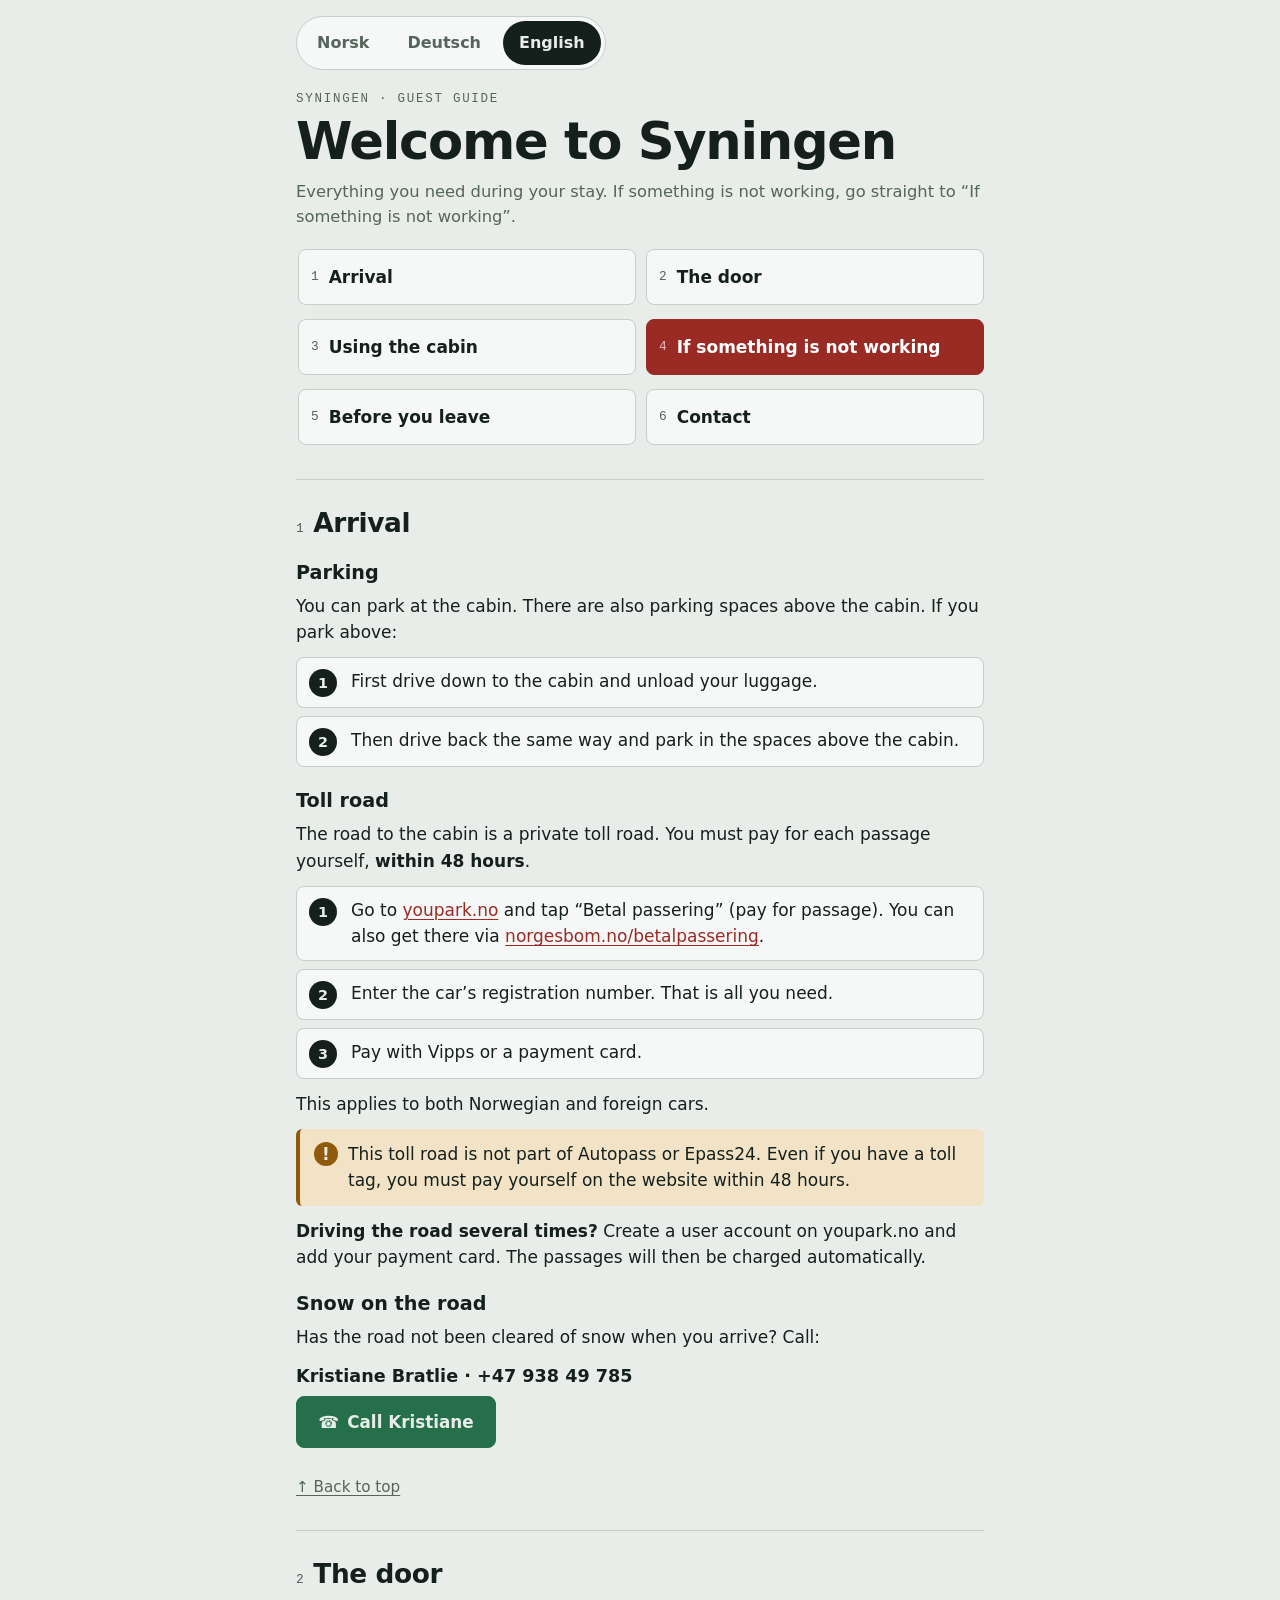
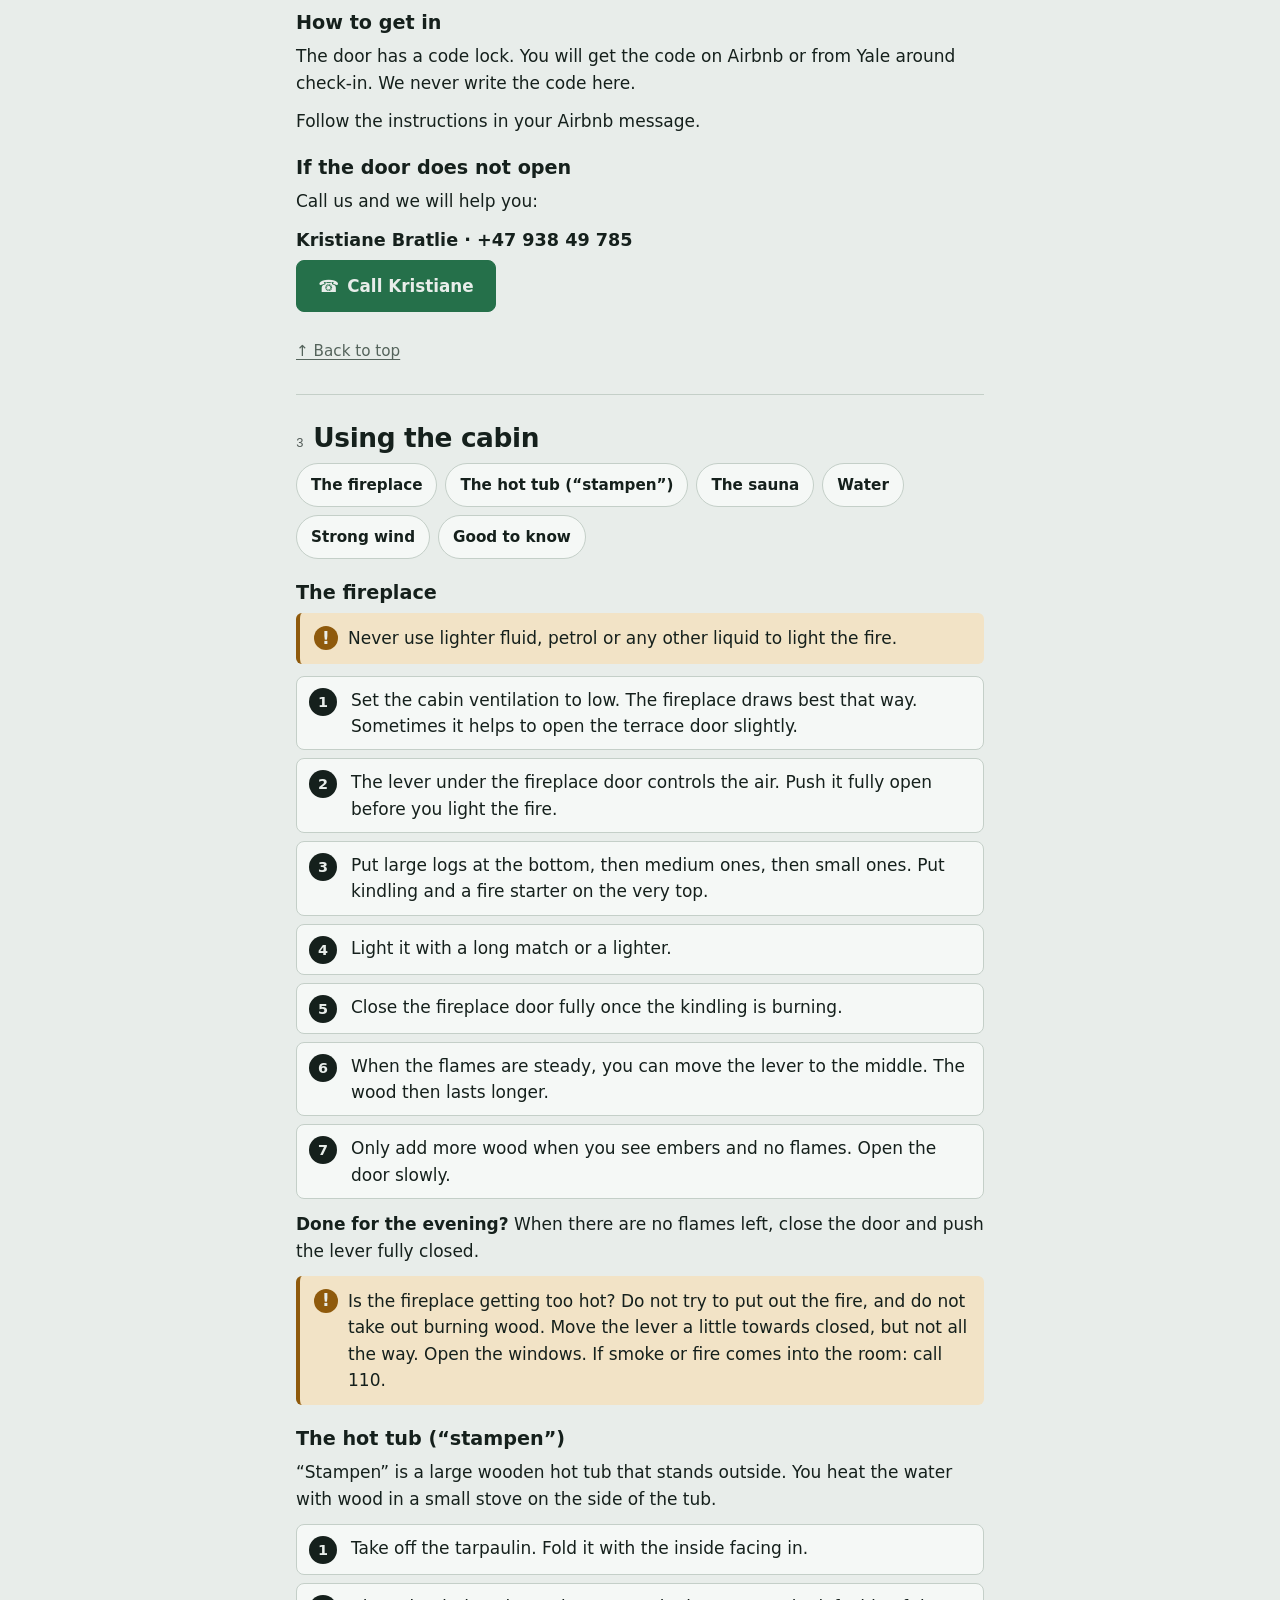
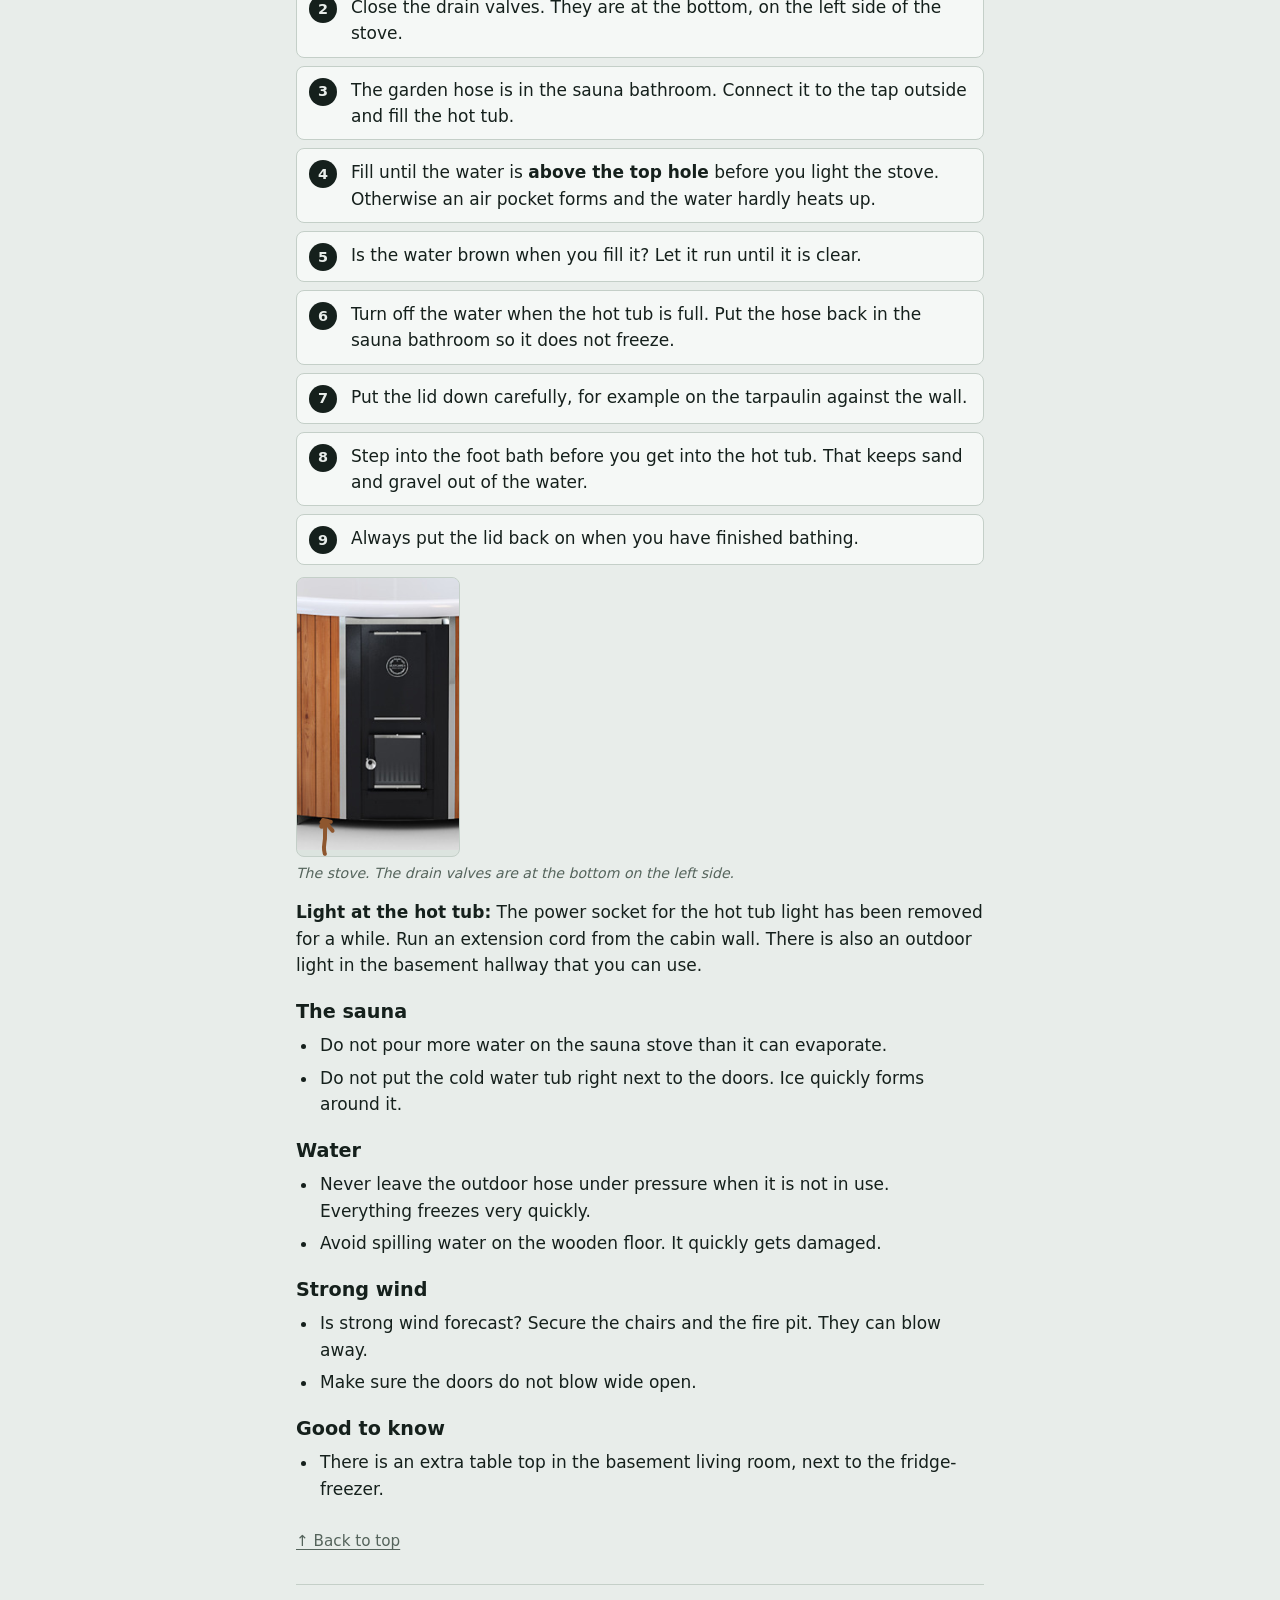
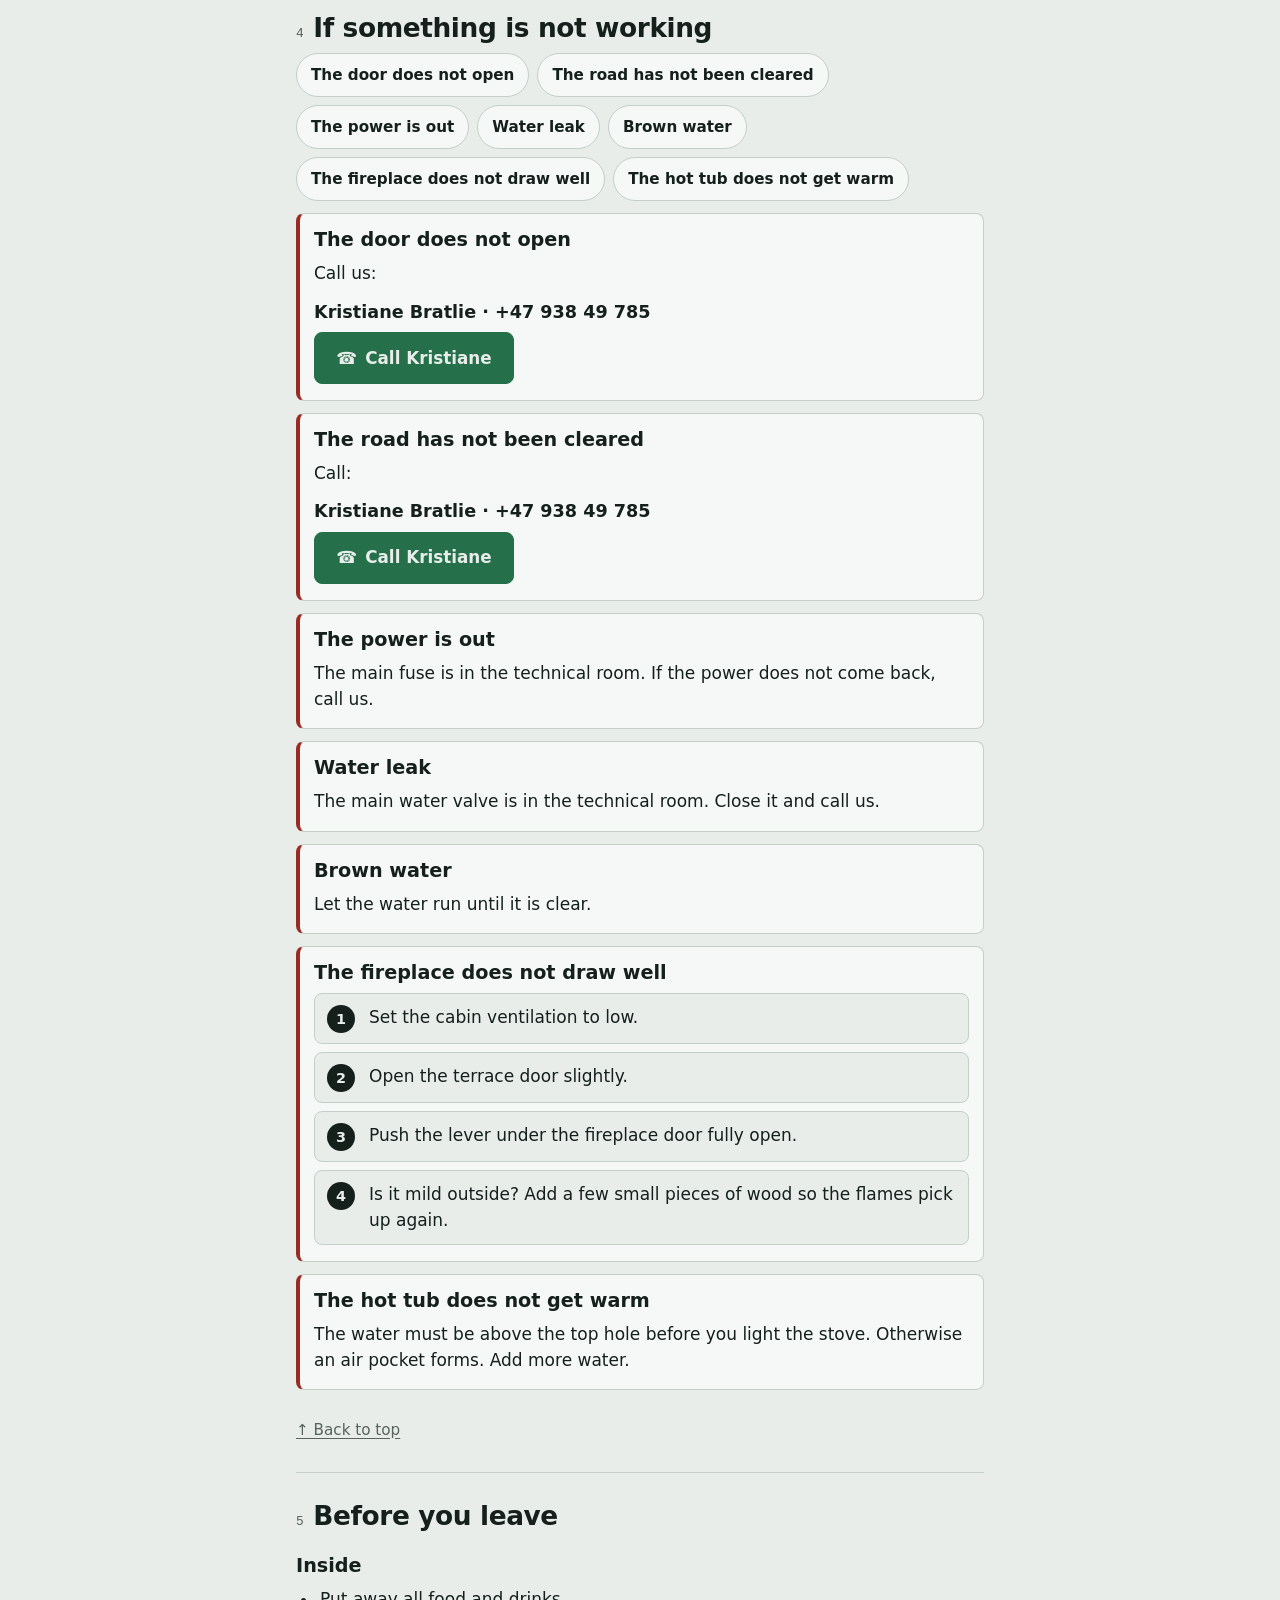
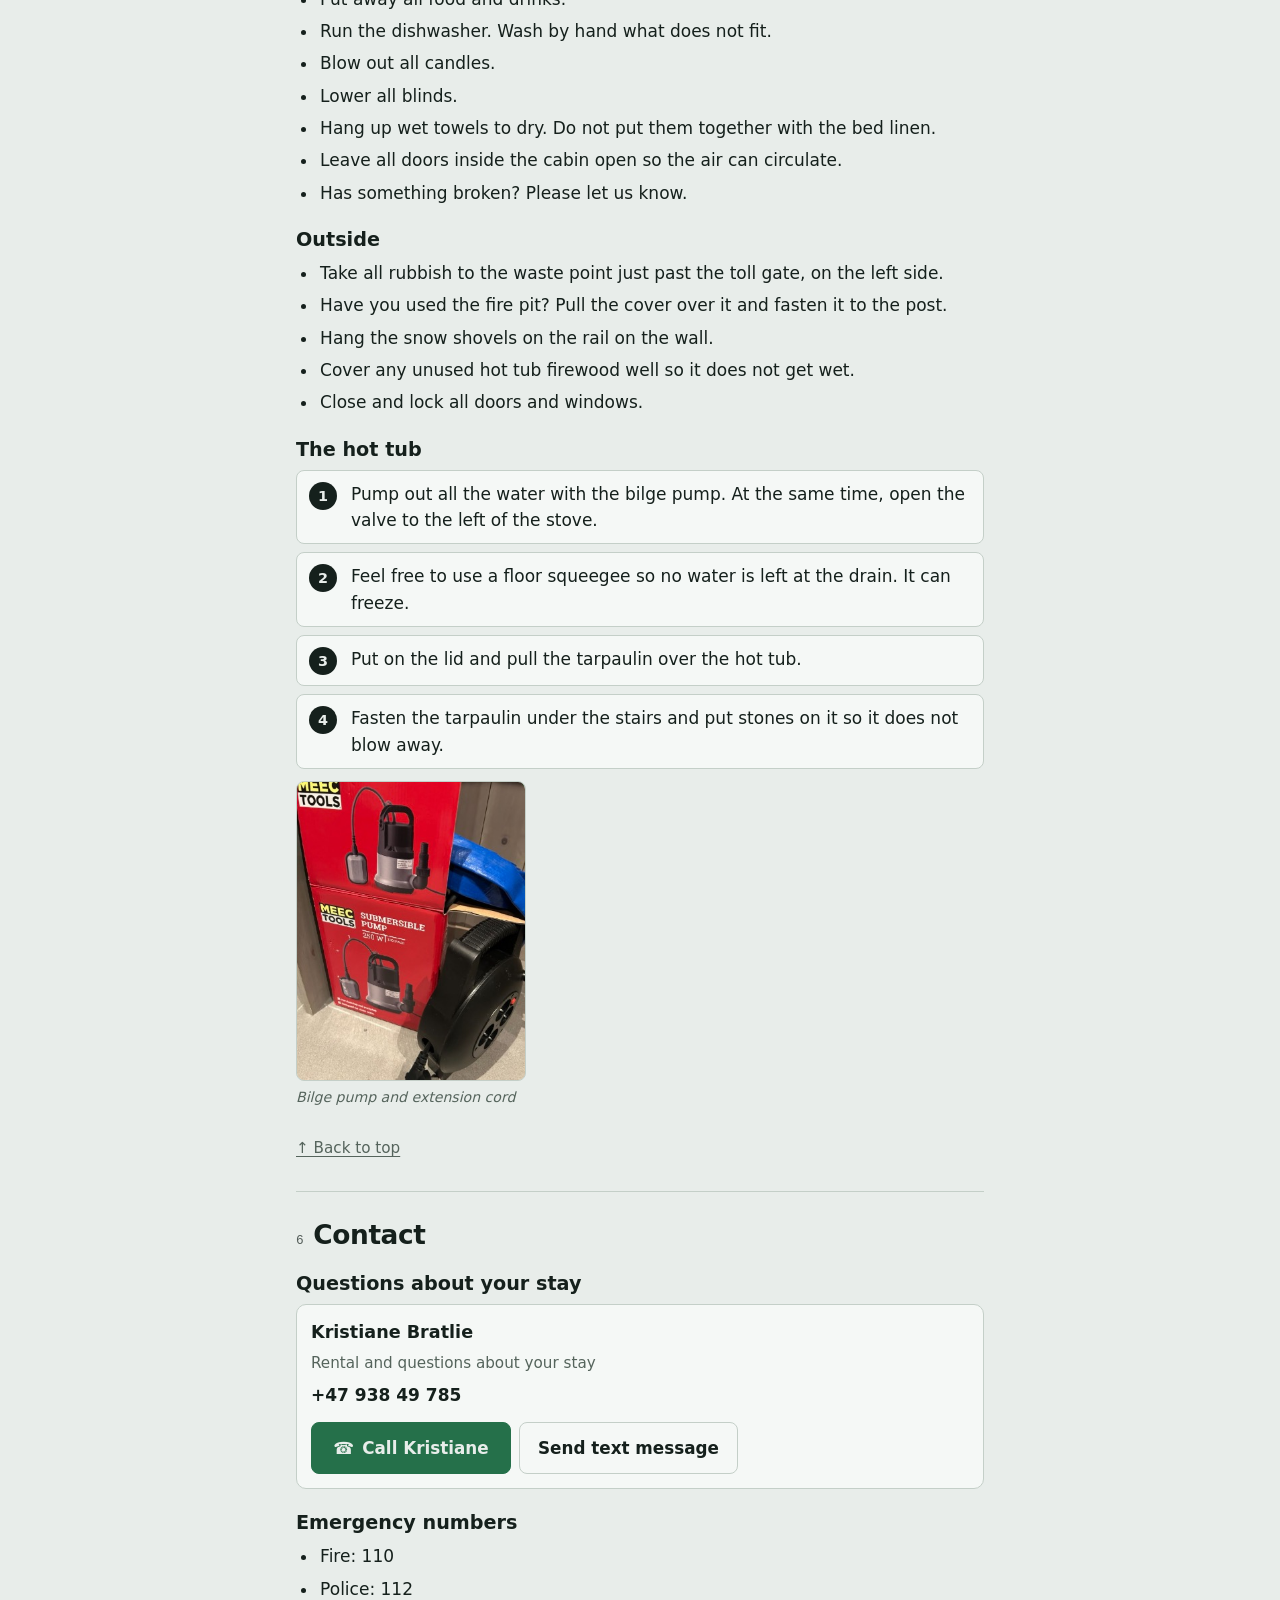
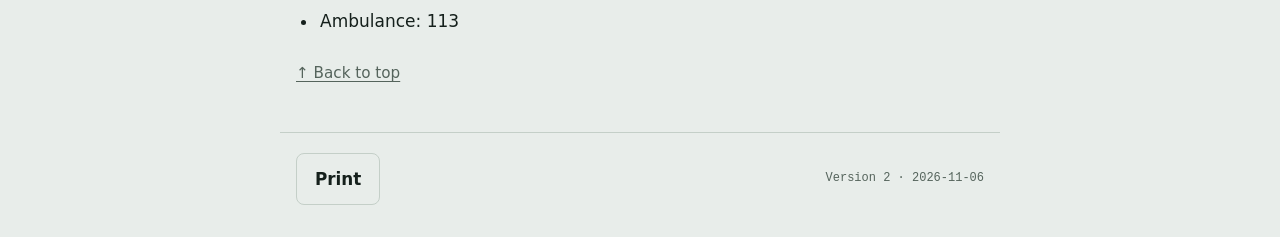
==== gjest/index.html @ 76f836af "Gjesteside med norsk, tysk og engelsk" ====
<!doctype html>
<html lang="nb">
<head>
<meta charset="utf-8">
<meta name="viewport" content="width=device-width,initial-scale=1,viewport-fit=cover">
<meta name="robots" content="noindex,nofollow">
<meta name="referrer" content="no-referrer">
<meta http-equiv="Content-Security-Policy" content="default-src 'self'; img-src 'self' data:; style-src 'self'; script-src 'self'; connect-src 'self'; font-src 'self'; base-uri 'none'; form-action 'none'; object-src 'none'">
<meta name="color-scheme" content="light dark">
<title>Syningen · Gjest / Gast / Guest</title>
<link rel="icon" href="data:,">
<!-- ?v=3: øk tallet når stil.css, kontakt.js eller app.js endres, så nettleserne henter ny versjon -->
<link rel="stylesheet" href="stil.css?v=3">
<script src="kontakt.js?v=3" defer></script>
<script src="app.js?v=3" defer></script>
</head>
<body>
<a class="skip" href="#innhold" id="hopp">Hopp til innholdet</a>

<header class="top">
  <div class="wrap">
    <nav class="lang" aria-label="Språk / Sprache / Language" id="sprak">
      <button type="button" data-lang="no" lang="nb" aria-pressed="true">Norsk</button>
      <button type="button" data-lang="de" lang="de" aria-pressed="false">Deutsch</button>
      <button type="button" data-lang="en" lang="en" aria-pressed="false">English</button>
    </nav>
    <p class="eyebrow" id="overline">Syningen</p>
    <h1 id="tittel">Syningen</h1>
    <p class="lead" id="ingress"></p>
    <nav class="toc" aria-labelledby="toc-h" id="toc">
      <h2 class="vh" id="toc-h">Innhold</h2>
      <ol id="toc-list"></ol>
    </nav>
  </div>
</header>

<main id="innhold" class="wrap" tabindex="-1">
  <noscript>
    <p class="callout warn">Denne siden trenger JavaScript. Se Airbnb-meldingen din. · Diese Seite braucht JavaScript. Siehe Ihre Airbnb-Nachricht. · This page needs JavaScript. See your Airbnb message.</p>
  </noscript>
</main>

<footer class="foot wrap">
  <button type="button" class="btn" id="skrivut">Skriv ut</button>
  <p class="ver" id="ver">Versjon 1</p>
</footer>
</body>
</html>
---- gjest/stil.css ----
/* Gjestesiden for Syningen. Farger fra index.html i roten. Bare systemfonter. */
:root{
  --bg:#E8EDEA;
  --surface:#F5F8F6;
  --surface2:#DCE4DF;
  --ink:#15201C;
  --muted:#55645C;
  --line:#C4CFC8;
  --accent:#9A2B24;
  --accent-ink:#FFFFFF;
  --ok:#25704A;
  --ok-soft:#D4E8DC;
  --warn:#8F5A0C;
  --warn-soft:#F2E3C6;
  --font-body:system-ui,-apple-system,'Segoe UI',Roboto,'Helvetica Neue',Arial,sans-serif;
  --font-mono:ui-monospace,'SF Mono',Menlo,Consolas,monospace;
  color-scheme:light;
}
@media (prefers-color-scheme: dark){
  :root{
    --bg:#121816;
    --surface:#1B2320;
    --surface2:#26302C;
    --ink:#E4ECE7;
    --muted:#9CAAA3;
    --line:#33403A;
    --accent:#E5766C;
    --accent-ink:#1A0B09;
    --ok:#6CC594;
    --ok-soft:#1E3A2C;
    --warn:#E5B35E;
    --warn-soft:#3B2E14;
    color-scheme:dark;
  }
}
*{box-sizing:border-box}
html{scroll-padding-top:12px;-webkit-text-size-adjust:100%}
body{
  margin:0;
  background:var(--bg);
  color:var(--ink);
  font:17px/1.55 var(--font-body);
  padding-top:env(safe-area-inset-top,0px);
  padding-bottom:calc(32px + env(safe-area-inset-bottom,0px));
}
.wrap{
  max-width:720px;margin:0 auto;
  padding-left:max(16px,env(safe-area-inset-left,0px));
  padding-right:max(16px,env(safe-area-inset-right,0px));
}
img{max-width:100%;height:auto}
[hidden]{display:none!important}
a{color:var(--accent);text-underline-offset:3px}
a:focus-visible,button:focus-visible,main:focus-visible{outline:3px solid var(--accent);outline-offset:3px;border-radius:4px}
.vh{position:absolute;width:1px;height:1px;overflow:hidden;clip:rect(0 0 0 0);white-space:nowrap}
.skip{position:absolute;left:12px;top:-60px;z-index:10;background:var(--ink);color:var(--bg);padding:12px 16px;border-radius:6px;font-weight:600}
.skip:focus{top:12px}

/* Topp */
.top{padding-top:16px;padding-bottom:8px}
.lang{display:flex;gap:6px;border:1px solid var(--line);border-radius:999px;padding:4px;background:var(--surface);width:max-content;max-width:100%;margin-bottom:22px}
.lang button{font:600 1rem/1 var(--font-body);border:0;background:transparent;color:var(--muted);padding:0 16px;min-height:44px;min-width:44px;border-radius:999px;cursor:pointer}
.lang button[aria-pressed="true"]{background:var(--ink);color:var(--bg)}
.eyebrow{font:500 .78rem/1.2 var(--font-mono);text-transform:uppercase;letter-spacing:.14em;color:var(--muted);margin:0}
h1{font:800 clamp(2.1rem,9vw,3.2rem)/1.05 var(--font-body);letter-spacing:-.025em;margin:8px 0 10px;text-wrap:balance}
.lead{margin:0 0 20px;color:var(--muted);font-size:1.02rem}

/* Innholdsfortegnelse: store trykkflater */
.toc ol{list-style:none;margin:0;padding:0;display:grid;grid-template-columns:1fr 1fr;gap:8px}
.toc a{display:flex;align-items:center;gap:10px;min-height:56px;padding:10px 12px;background:var(--surface);border:1px solid var(--line);border-radius:8px;color:var(--ink);text-decoration:none;font-weight:600;line-height:1.2}
.toc a.hot{background:var(--accent);border-color:var(--accent);color:var(--accent-ink)}
.toc .num,.sek h2 .num{font:500 .8rem/1 var(--font-mono);color:inherit;opacity:.7;flex:none}

/* Seksjoner */
main{display:block;outline:none}
.sek{padding-top:28px;margin-top:20px;border-top:1px solid var(--line)}
.sek h2{font:800 1.65rem/1.15 var(--font-body);letter-spacing:-.015em;margin:0 0 6px;display:flex;align-items:baseline;gap:10px;text-wrap:balance}
.sub{margin-top:22px}
.sub h3{font:700 1.2rem/1.25 var(--font-body);margin:0 0 8px}
p{margin:0 0 12px}
ul,ol{margin:0 0 12px;padding-left:1.3em}
li{margin:0 0 6px;padding-left:2px}
ol.steps{list-style:none;padding:0;counter-reset:steg;display:grid;gap:8px}
ol.steps li{counter-increment:steg;display:grid;grid-template-columns:32px minmax(0,1fr);gap:10px;align-items:start;margin:0;background:var(--surface);border:1px solid var(--line);border-radius:8px;padding:10px 12px}
ol.steps li::before{content:counter(steg);display:grid;place-items:center;width:28px;height:28px;border-radius:50%;background:var(--ink);color:var(--bg);font:700 .9rem/1 var(--font-body);margin-top:1px}

.callout{display:flex;gap:10px;align-items:flex-start;padding:12px 14px;border-left:4px solid var(--line);background:var(--surface);border-radius:6px;margin:0 0 12px}
.callout.warn{border-left-color:var(--warn);background:var(--warn-soft);color:var(--ink)}
.callout .ico{flex:none;display:grid;place-items:center;width:24px;height:24px;border-radius:50%;background:var(--warn);color:var(--bg);font-weight:800;line-height:1;margin-top:1px}

.fig{margin:4px 0 14px}
.fig img{display:block;border-radius:8px;border:1px solid var(--line);max-height:300px;width:auto;background:var(--surface2)}
.fig figcaption{font-size:.88rem;color:var(--muted);margin-top:6px;font-style:italic}

/* «I denne delen» */
.subnav ul{list-style:none;margin:10px 0 0;padding:0;display:flex;flex-wrap:wrap;gap:8px}
.subnav li{margin:0;padding:0}
.subnav a{display:inline-flex;align-items:center;min-height:44px;padding:8px 14px;border:1px solid var(--line);border-radius:999px;background:var(--surface);color:var(--ink);text-decoration:none;font-weight:600;font-size:.95rem}

/* Når noe ikke fungerer: kort */
.sek-problemer .sub{background:var(--surface);border:1px solid var(--line);border-left:4px solid var(--accent);border-radius:8px;padding:14px 14px 4px;margin-top:12px}
.sek-problemer .sub ol.steps li{background:var(--bg)}

/* Kontakt og knapper */
.btn{display:inline-flex;align-items:center;justify-content:center;gap:8px;min-height:52px;padding:12px 18px;border-radius:8px;border:1px solid var(--line);background:transparent;color:var(--ink);font:700 1.05rem/1.2 var(--font-body);text-decoration:none;cursor:pointer}
.btn.call{background:var(--ok);border-color:var(--ok);color:var(--bg);min-width:200px}
.kontakt{background:var(--surface);border:1px solid var(--line);border-radius:10px;padding:14px;margin:0 0 12px;display:grid;gap:6px;justify-items:start}
.kontakt.kort{background:transparent;border:0;padding:0}
.kontakt p{margin:0}
.knavn{font-weight:700;font-size:1.1rem}
.krolle{color:var(--muted);font-size:.95rem}
.ktlf{font-weight:600;font-variant-numeric:tabular-nums;white-space:nowrap}
.kbtns{display:flex;flex-wrap:wrap;gap:8px;margin-top:8px}

.up{margin:18px 0 0}
.up a{display:inline-flex;align-items:center;min-height:44px;font-size:.95rem;color:var(--muted)}

.foot{margin-top:36px;padding-top:20px;border-top:1px solid var(--line);display:flex;flex-wrap:wrap;gap:12px;align-items:center;justify-content:space-between}
.ver{margin:0;font:400 .75rem/1.3 var(--font-mono);color:var(--muted)}

/* Utskrift: til permen på hytta */
@media print{
  :root{--bg:#fff;--surface:#fff;--surface2:#fff;--ink:#000;--muted:#333;--line:#999;--accent:#000;--accent-ink:#000;--ok:#000;--warn:#000;--warn-soft:#fff;color-scheme:light}
  @page{margin:16mm 14mm}
  body{font-size:11.5pt;line-height:1.45;padding:0;background:#fff;color:#000}
  .wrap{max-width:none;padding:0}
  .lang,.skip,.up,.subnav,#skrivut,.kbtns,.btn.call{display:none!important}
  .toc a,.toc a.hot{min-height:0;padding:2px 0;border:0;background:none;color:#000}
  .toc ol{display:block;columns:2}
  .sek{break-before:page;border-top:0;padding-top:0;margin-top:0}
  .sub,.callout,ol.steps li,.fig,.kontakt{break-inside:avoid}
  .sek-problemer .sub{border:1px solid #999;border-left:4px solid #000}
  ol.steps li{border:0;padding:2px 0}
  ol.steps li::before{background:none;color:#000;border:1px solid #000}
  .callout.warn{border-left-color:#000;background:none}
  .callout .ico{background:#000;color:#fff}
  .fig img{max-height:70mm}
  a{color:#000;text-decoration:none}
  a[href^="https://"]::after{content:" (" attr(href) ")";font-size:.85em}
  .kontakt.kort{display:block}
  .foot{border-top:1px solid #999}
}
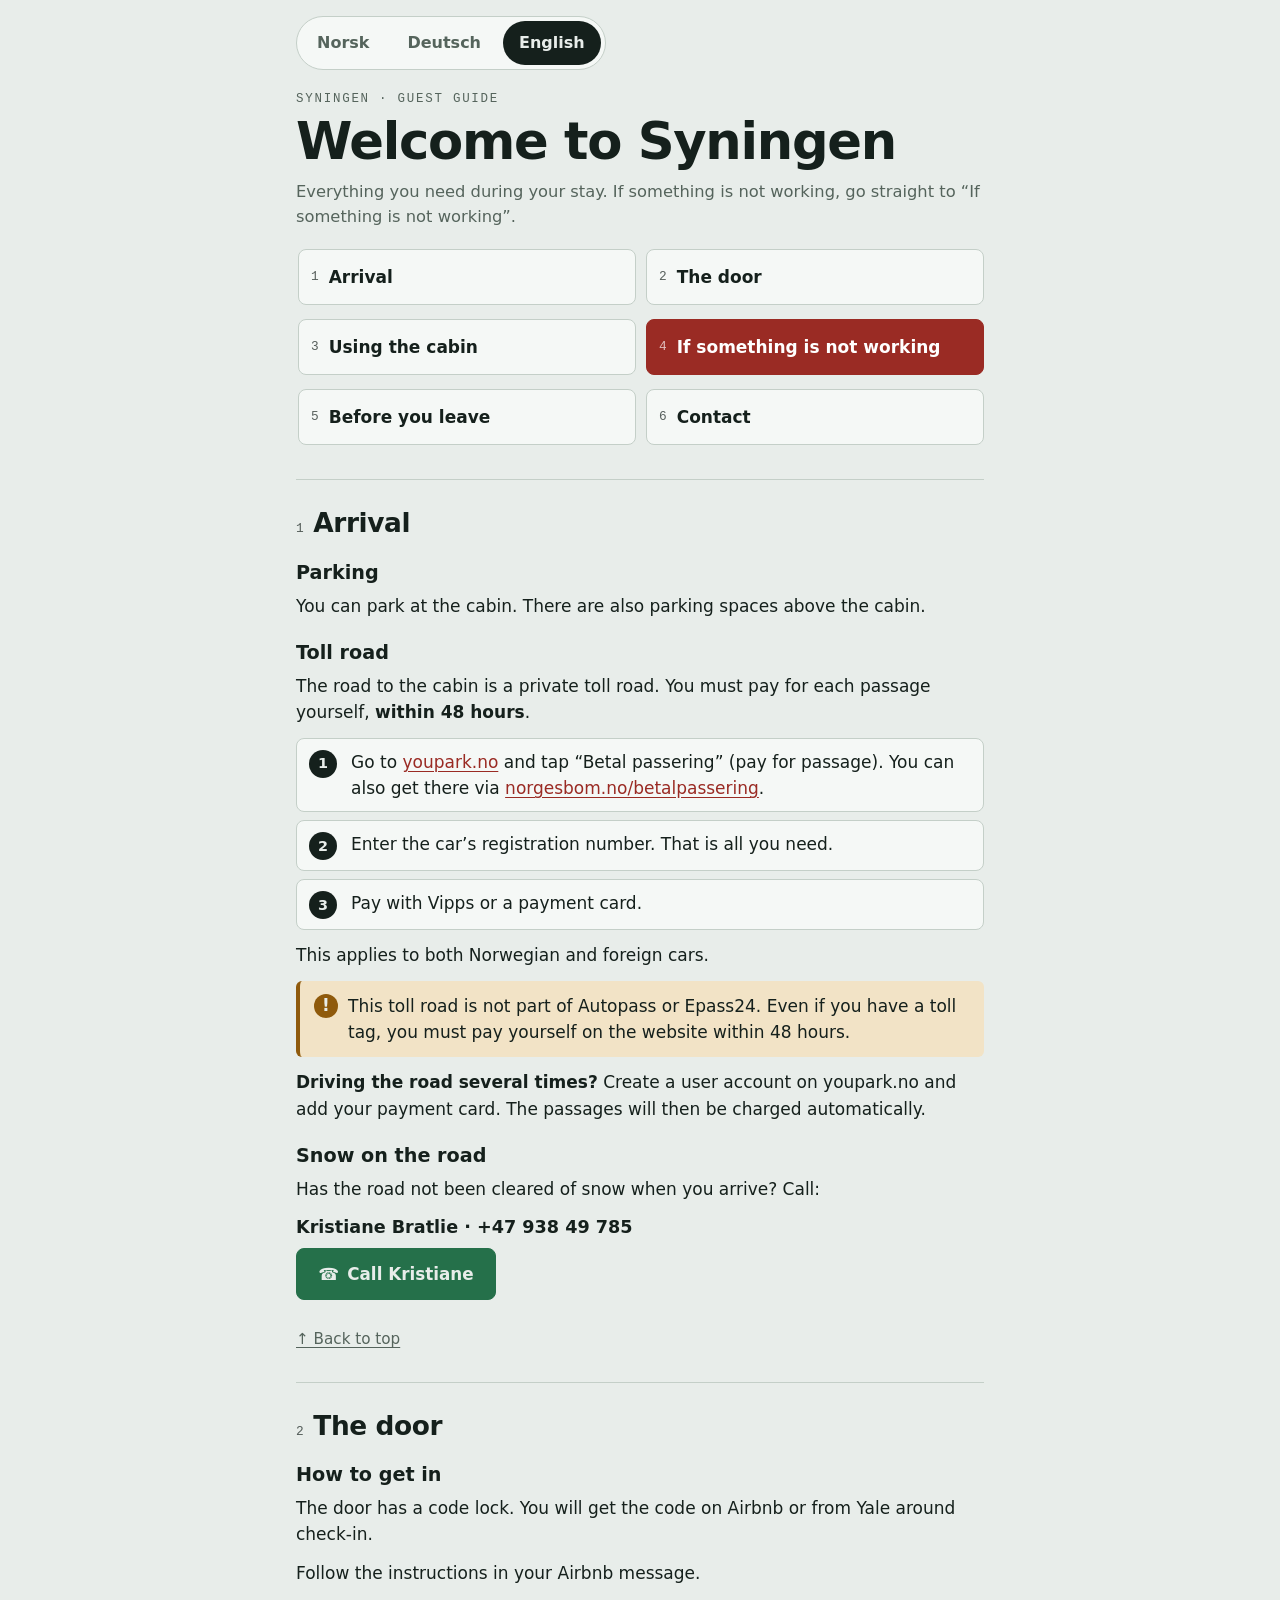
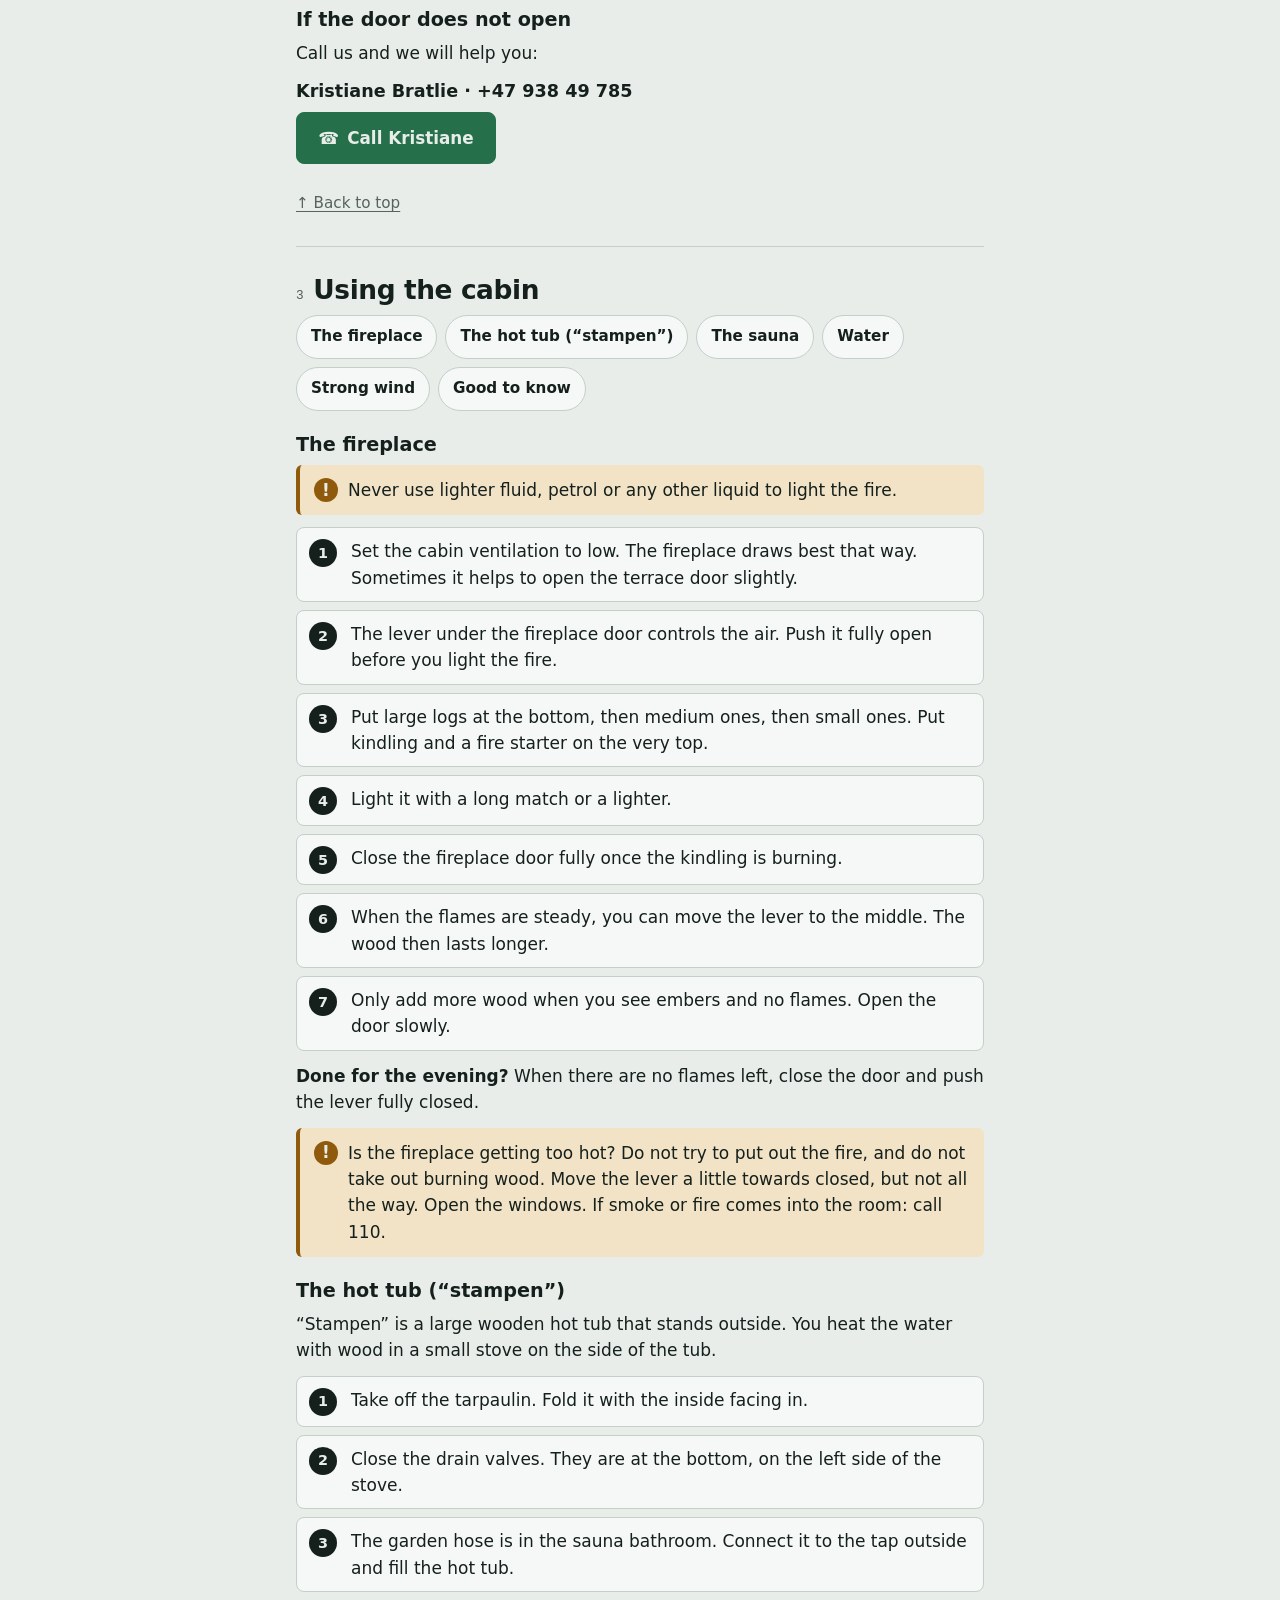
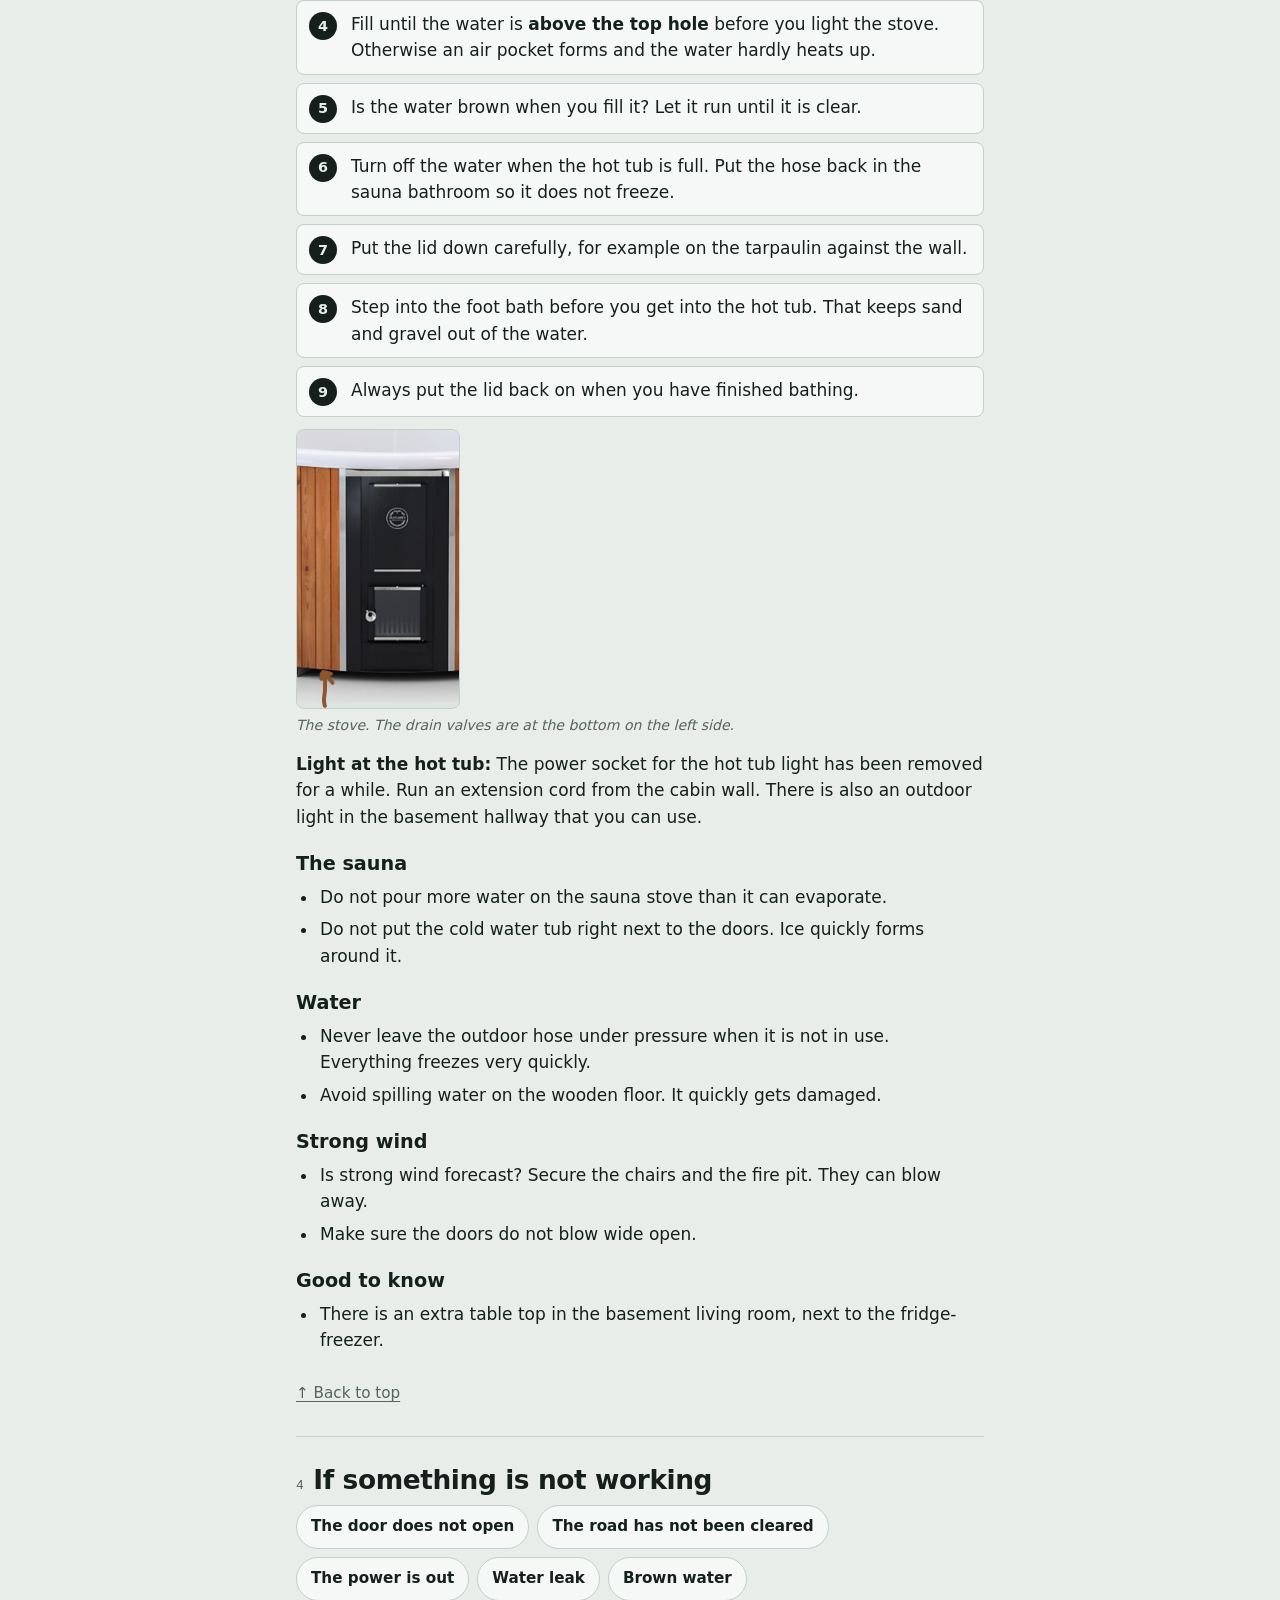
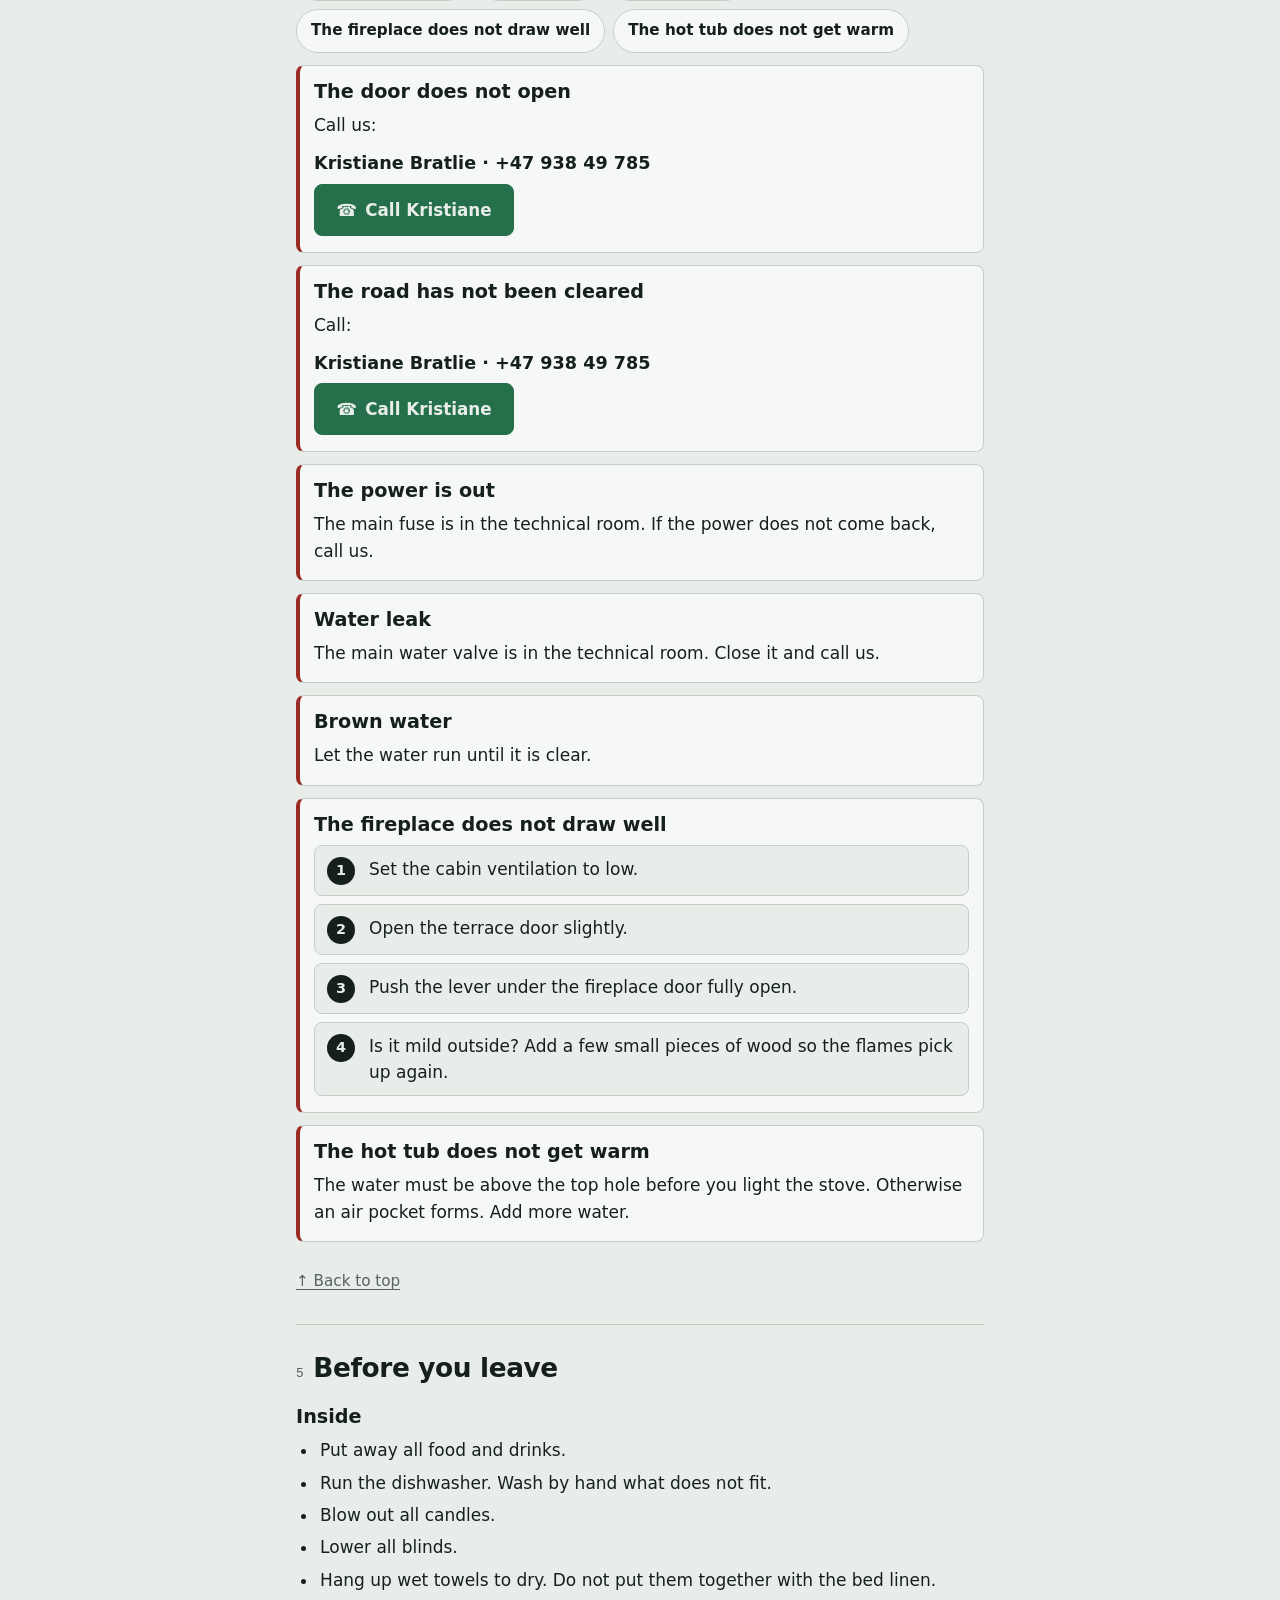
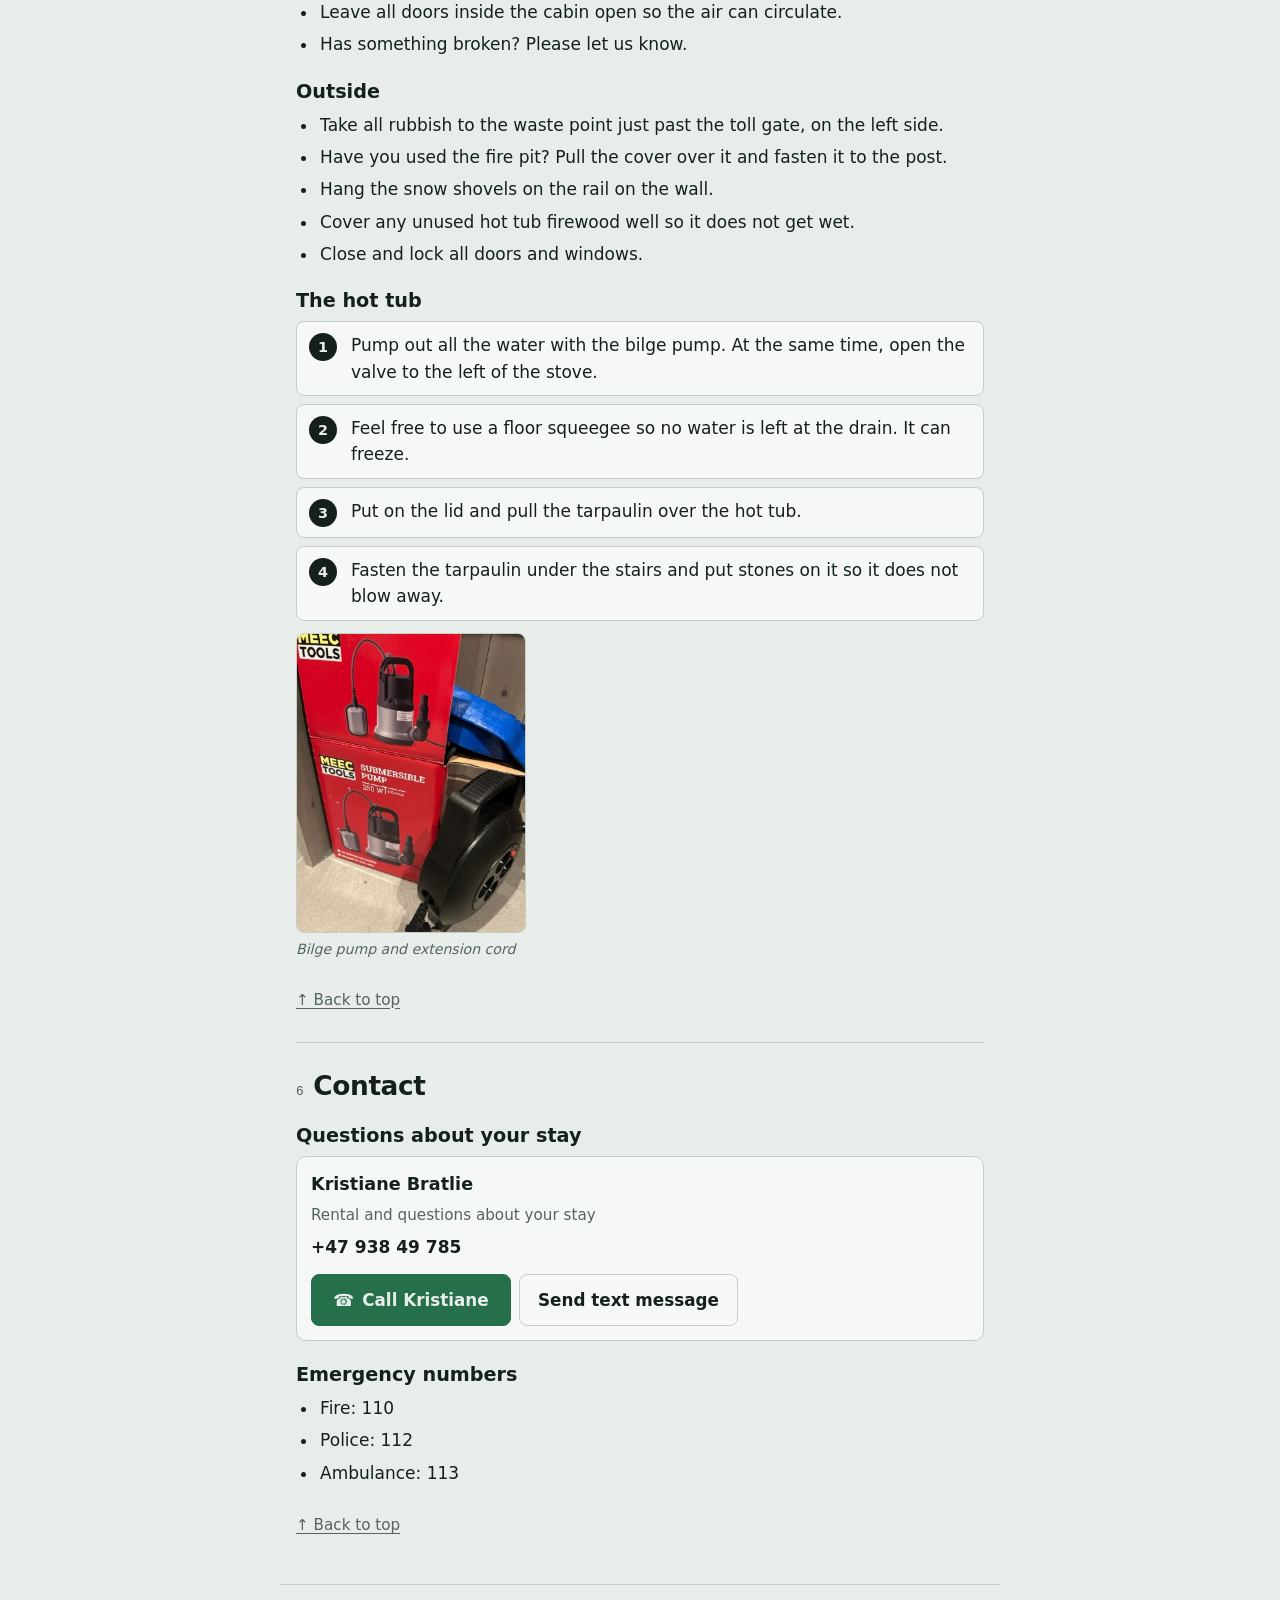
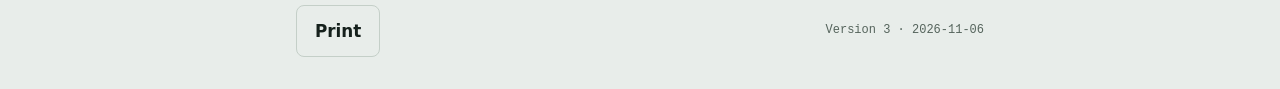
==== commit 8251d407: "Gjestesiden: enklere parkering og døra" ====
--- a/gjest/index.html
+++ b/gjest/index.html
@@ -9,10 +9,10 @@
 <meta name="color-scheme" content="light dark">
 <title>Syningen · Gjest / Gast / Guest</title>
 <link rel="icon" href="data:,">
-<!-- ?v=3: øk tallet når stil.css, kontakt.js eller app.js endres, så nettleserne henter ny versjon -->
-<link rel="stylesheet" href="stil.css?v=3">
-<script src="kontakt.js?v=3" defer></script>
-<script src="app.js?v=3" defer></script>
+<!-- ?v=4: øk tallet når stil.css, kontakt.js eller app.js endres, så nettleserne henter ny versjon -->
+<link rel="stylesheet" href="stil.css?v=4">
+<script src="kontakt.js?v=4" defer></script>
+<script src="app.js?v=4" defer></script>
 </head>
 <body>
 <a class="skip" href="#innhold" id="hopp">Hopp til innholdet</a>
